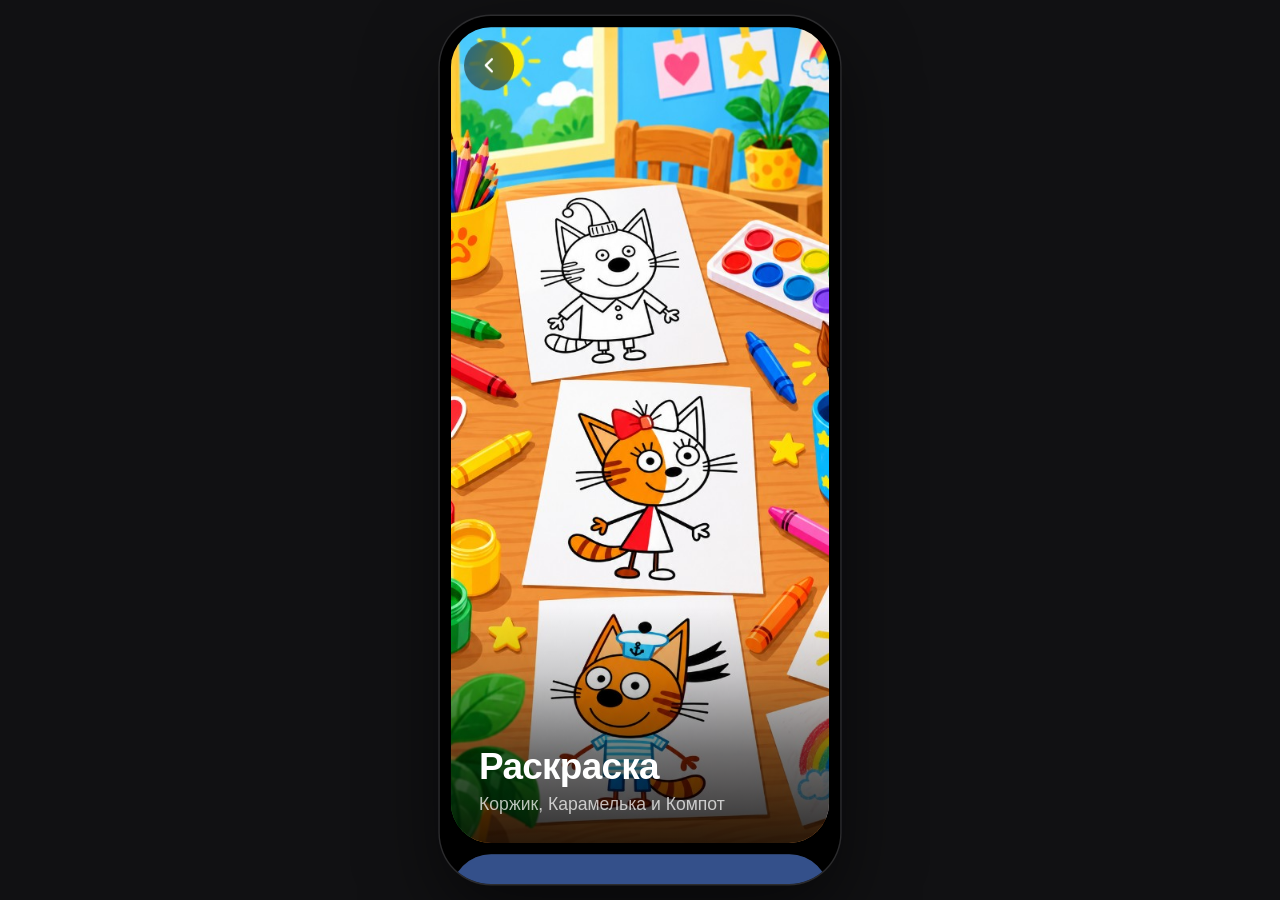
==== games/index.html @ bf525015 "Initial commit: Дети prototype Co-authored-by: Cursor <cursoragent@cursor.com>" ====
<!DOCTYPE html>
<html lang="ru">
<head>
  <meta charset="UTF-8" />
  <meta name="viewport" content="width=device-width, initial-scale=1, viewport-fit=cover" />
  <meta name="apple-mobile-web-app-capable" content="yes" />
  <meta name="theme-color" content="#000000" />
  <title>Игры</title>
  <script>document.documentElement.style.setProperty("--device-scale", Math.max(0.2, Math.min(1, (innerWidth - 32) / 430, (innerHeight - 32) / 932)));</script>
  <link rel="stylesheet" href="../css/hub.css?v=24" />
  <link rel="stylesheet" href="../css/device.css?v=3" />
</head>
<body>
  <div class="device" id="device">
  <div class="device-screen" id="device-screen">
  <a class="back" href="../index.html" aria-label="Назад">
    <svg width="24" height="24" viewBox="0 0 20 20" aria-hidden="true">
      <path d="M12.5 4.5 7 10l5.5 5.5" fill="none" stroke="currentColor" stroke-width="2" stroke-linecap="round" stroke-linejoin="round" />
    </svg>
  </a>
  <main class="reels" id="reels" aria-label="Игры">
    <div class="slide">
      <article class="game" data-game="coloring" data-title="Раскраска" tabindex="0" aria-label="Раскраска">
        <div class="cover cover-coloring">
          <img src="../assets/games/coloring-cover.png" alt="" />
          <div class="cover-caption">
            <h2>Раскраска</h2>
            <p>Коржик, Карамелька и Компот</p>
          </div>
        </div>
        <div class="game-view"></div>
        <div class="game-loader" aria-live="polite">
          <span class="spinner" aria-hidden="true"></span>
          <p>Загружаем игру…</p>
          <span class="progress" aria-hidden="true"><i></i></span>
        </div>
      </article>
    </div>

    <div class="slide">
      <article class="game" data-game="soon" data-title="Азбука" tabindex="0" aria-label="Азбука">
        <div class="cover cover-stub cover-alphabet">
          <div class="stub-caption">
            <h2>Азбука</h2>
            <p>Учим буквы от А до Я</p>
          </div>
        </div>
        <div class="game-view"></div>
        <div class="game-loader" aria-live="polite">
          <span class="spinner" aria-hidden="true"></span>
          <p>Загружаем игру…</p>
          <span class="progress" aria-hidden="true"><i></i></span>
        </div>
      </article>
    </div>

    <div class="slide">
      <article class="game" data-game="soon" data-title="Цифры" tabindex="0" aria-label="Цифры">
        <div class="cover cover-stub cover-numbers">
          <div class="stub-caption">
            <h2>Цифры</h2>
            <p>Считаем от 1 до 10</p>
          </div>
        </div>
        <div class="game-view"></div>
        <div class="game-loader" aria-live="polite">
          <span class="spinner" aria-hidden="true"></span>
          <p>Загружаем игру…</p>
          <span class="progress" aria-hidden="true"><i></i></span>
        </div>
      </article>
    </div>
  </main>

  </div>
  </div>

  <script src="../js/device.js?v=3"></script>
  <script src="../js/paint.js?v=7"></script>
  <script src="../js/games.js?v=14"></script>
</body>
</html>
---- css/hub.css ----
:root {
  --bg: #000;
  --ink: #fff;
  --card: #1c1c1e;
  --panel: #2c2c2e;
  --muted: rgba(255, 255, 255, 0.72);
  --peek: 32px;
  --gap: 12px;
  --tabbar: calc(66px + env(safe-area-inset-bottom, 0px));
  --ease: cubic-bezier(0.2, 0.8, 0.2, 1);
  --morph: 420ms;
  --morph-ease: cubic-bezier(0.32, 0.72, 0, 1);
  --fade: 0.3s;
}

@media (prefers-reduced-motion: reduce) {
  :root {
    --morph: 1ms;
    --fade: 0.12s;
  }
}

* { box-sizing: border-box; }

html, body {
  margin: 0;
  height: 100%;
  overflow: hidden;
  background: var(--bg);
  color: var(--ink);
  color-scheme: dark;
  font-family: -apple-system, BlinkMacSystemFont, "SF Pro Text", "Segoe UI", Roboto, sans-serif;
  -webkit-font-smoothing: antialiased;
}

body {
  -webkit-tap-highlight-color: transparent;
  user-select: none;
  -webkit-user-select: none;
}

button { font: inherit; cursor: pointer; }

/* Лента обложек */

.reels {
  position: fixed;
  top: 0;
  bottom: 0;
  left: 0;
  right: 0;
  width: min(100%, 480px);
  margin: 0 auto;
  padding: 0 0 calc(var(--gap) + var(--peek));
  overflow-y: auto;
  scroll-snap-type: y mandatory;
  scroll-padding-top: calc(var(--gap) + env(safe-area-inset-top, 0px));
  overscroll-behavior-y: contain;
  scrollbar-width: none;
}

.reels::-webkit-scrollbar { display: none; }

.reels.is-locked {
  z-index: 50;
  overflow: hidden;
}

.slide {
  height: calc(var(--screen-h, 100dvh) - var(--gap) * 2 - var(--peek) - env(safe-area-inset-top, 0px));
  padding: 0 var(--gap);
  scroll-snap-align: start;
  scroll-snap-stop: always;
}

.slide:first-child {
  margin-top: calc(var(--gap) + env(safe-area-inset-top, 0px));
}

.slide + .slide { margin-top: var(--gap); }

.back {
  position: fixed;
  z-index: 55;
  top: calc(var(--gap) + 14px + env(safe-area-inset-top, 0px));
  left: calc(var(--gap) + 14px);
  width: 54px;
  height: 54px;
  display: grid;
  place-items: center;
  padding: 0;
  border-radius: 50%;
  background: rgba(0, 0, 0, 0.48);
  color: #fff;
  text-decoration: none;
  -webkit-backdrop-filter: blur(16px);
  backdrop-filter: blur(16px);
  transition: opacity 0.2s ease, visibility 0.2s;
}

body:has(.reels.is-locked) .back {
  opacity: 0;
  visibility: hidden;
}

.game {
  position: relative;
  width: 100%;
  height: 100%;
  border-radius: calc(var(--device-radius, 55px) - var(--gap));
  overflow: hidden;
  background: var(--card);
  cursor: pointer;
  outline: none;
}

.game > .cover,
.game > .game-view,
.game > .game-loader {
  position: absolute;
  top: 0;
  left: 0;
  width: var(--game-w, 100%);
  height: var(--game-h, 100%);
  transform: var(--fit, none);
  transform-origin: 0 0;
  transition: opacity var(--fade) ease, visibility var(--fade);
}

.game.is-floating {
  position: fixed;
  z-index: 60;
  border-radius: 0;
  clip-path: var(--clip, none);
  transition: clip-path var(--morph) var(--morph-ease);
}

.game.is-floating > .cover,
.game.is-floating > .game-view,
.game.is-floating > .game-loader {
  transition:
    transform var(--morph) var(--morph-ease),
    opacity var(--fade) ease,
    visibility var(--fade);
}

.game.is-open {
  cursor: default;
  touch-action: none;
}

.game.is-still,
.game.is-still > .cover,
.game.is-still > .game-view,
.game.is-still > .game-loader { transition: none; }

/* Обложки */

.game.is-loaded > .cover { visibility: hidden; }

.cover-caption {
  position: absolute;
  left: 0;
  right: 0;
  bottom: 0;
  padding: 160px 32px 34px;
  background: linear-gradient(
    180deg,
    rgba(0, 0, 0, 0) 0%,
    rgba(0, 0, 0, 0.18) 28%,
    rgba(0, 0, 0, 0.55) 62%,
    rgba(0, 0, 0, 0.82) 100%
  );
}

.cover-caption h2,
.stub-caption h2 {
  margin: 0;
  font-size: 42px;
  font-weight: 700;
  line-height: 1.05;
  letter-spacing: -0.02em;
}

.cover-caption p,
.stub-caption p {
  margin: 8px 0 0;
  color: var(--muted);
  font-size: 20px;
  line-height: 1.25;
}

.cover-coloring { background: #f2c48a; }

.cover-coloring img {
  width: 100%;
  height: 100%;
  object-fit: cover;
}

.game:has(> .cover-alphabet) { --stub: #34508a; }
.game:has(> .cover-numbers) { --stub: #2e6b5a; }

.cover-stub {
  display: flex;
  align-items: center;
  justify-content: center;
  background: var(--stub);
}

.stub-caption {
  padding: 0 24px;
  text-align: center;
}

.cover-stub ~ .game-view .soon-screen { background: var(--stub); }

/* Загрузка */

.game-loader {
  z-index: 5;
  display: flex;
  opacity: 0;
  visibility: hidden;
  flex-direction: column;
  align-items: center;
  justify-content: center;
  gap: 14px;
  background: rgba(0, 0, 0, 0.55);
  -webkit-backdrop-filter: blur(16px);
  backdrop-filter: blur(16px);
}

.game.is-loading > .game-loader {
  opacity: 1;
  visibility: visible;
}

.game-loader p {
  margin: 0;
  font-size: 15px;
  font-weight: 500;
}

.spinner {
  width: 36px;
  height: 36px;
  border-radius: 50%;
  border: 3px solid rgba(255, 255, 255, 0.2);
  border-top-color: #fff;
  animation: spin 0.8s linear infinite;
}

.progress {
  width: 160px;
  height: 4px;
  border-radius: 2px;
  background: rgba(255, 255, 255, 0.2);
  overflow: hidden;
}

.progress i {
  display: block;
  height: 100%;
  width: 0;
  border-radius: inherit;
  background: #fff;
}

.game.is-loading .progress i { animation: fill 1.3s var(--ease) forwards; }

@keyframes spin { to { transform: rotate(360deg); } }
@keyframes fill { to { width: 100%; } }

/* Игра */

.game-view {
  opacity: 0;
  visibility: hidden;
}

.game.is-loaded > .game-view {
  opacity: 1;
  visibility: visible;
}

.game:not(.is-open) .game-view,
.game:not(.is-open) .game-view * { pointer-events: none; }

.soon-screen {
  height: 100%;
  display: flex;
  flex-direction: column;
  align-items: center;
  justify-content: center;
  gap: 6px;
  background: #3a3a3c;
  text-align: center;
}

.soon-screen p {
  margin: 0;
  font-size: 22px;
  font-weight: 700;
}

.soon-screen span {
  color: var(--muted);
  font-size: 15px;
}

/* Раскраска */

.paint {
  height: 100%;
  display: flex;
  flex-direction: column;
  background: var(--card);
}

.paint-pages {
  display: flex;
  justify-content: center;
  gap: 8px;
  padding: calc(12px + env(safe-area-inset-top, 0px)) 16px 8px;
}

.paint-pages { gap: 14px; }

.page-thumb {
  position: relative;
  width: 64px;
  height: 64px;
  padding: 0;
  border: 0;
  border-radius: 14px;
  background: #fff;
  opacity: 0.6;
  transition: opacity 0.15s var(--ease), box-shadow 0.15s var(--ease);
}

.page-thumb canvas {
  display: block;
  width: 100%;
  height: 100%;
  border-radius: inherit;
}

.page-thumb.is-active {
  opacity: 1;
  box-shadow: 0 0 0 3px var(--card), 0 0 0 5px #fff;
}

.done-badge {
  position: absolute;
  top: -7px;
  right: -7px;
  width: 22px;
  height: 22px;
  display: none;
  place-items: center;
  border-radius: 50%;
  background: #ffd43b;
  box-shadow: 0 0 0 2px var(--card);
  color: #3a2a00;
  font-size: 13px;
  line-height: 1;
}

.page-thumb.is-done .done-badge { display: grid; }

.paint { position: relative; }

.paint-toast {
  position: absolute;
  z-index: 2;
  left: 50%;
  bottom: calc(188px + env(safe-area-inset-bottom, 0px));
  margin: 0;
  padding: 10px 16px;
  border-radius: 999px;
  background: #ffd43b;
  color: #2b1f00;
  font-size: 15px;
  font-weight: 600;
  white-space: nowrap;
  opacity: 0;
  transform: translate(-50%, 8px);
  transition: opacity 0.25s ease, transform 0.25s ease;
  pointer-events: none;
}

.paint-toast.is-visible {
  opacity: 1;
  transform: translate(-50%, 0);
}

.paint-stage {
  flex: 1;
  min-height: 0;
  display: flex;
  padding: 4px 12px 12px;
}

.paper {
  position: relative;
  flex: 1;
  width: 100%;
  height: 100%;
  min-width: 0;
  min-height: 0;
  border-radius: 20px;
  overflow: hidden;
  background: #fff;
}

.paper canvas,
.paper img {
  position: absolute;
  inset: 0;
  width: 100%;
  height: 100%;
}

.paper canvas { touch-action: none; }

.paper img {
  pointer-events: none;
  object-fit: contain;
}

.paint-dock {
  padding: 8px 12px calc(18px + env(safe-area-inset-bottom, 0px));
}

.dock-panel {
  display: flex;
  flex-direction: column;
  align-items: center;
  gap: 14px;
  padding: 16px 14px;
  border-radius: 28px;
  background: var(--panel);
}

.paints {
  display: flex;
  justify-content: center;
  gap: 12px;
}

.pot {
  width: 52px;
  height: 52px;
  padding: 0;
  border: 0;
  border-radius: 50%;
  background: var(--c);
  outline: 3px solid transparent;
  outline-offset: 3px;
  transition: outline-color 0.15s var(--ease);
}

.pot.is-active { outline-color: #fff; }

.sizes {
  display: none;
  justify-content: center;
  align-items: center;
  gap: 12px;
}

.dock-panel.is-sizing .paints { display: none; }
.dock-panel.is-sizing .sizes { display: flex; }

.size {
  width: 52px;
  height: 52px;
  display: grid;
  place-items: center;
  padding: 0;
  border: 0;
  border-radius: 50%;
  background: rgba(255, 255, 255, 0.08);
  outline: 3px solid transparent;
  outline-offset: 3px;
  transition: outline-color 0.15s var(--ease), background 0.15s var(--ease);
}

.size i {
  display: block;
  width: var(--d);
  height: var(--d);
  border-radius: 50%;
  background: var(--dot, #fff);
}

.size.is-active {
  background: rgba(255, 255, 255, 0.16);
  outline-color: #fff;
}

.tools {
  display: flex;
  gap: 12px;
}

.tool {
  width: 72px;
  height: 56px;
  display: grid;
  place-items: center;
  padding: 0;
  border: 0;
  border-radius: 18px;
  background: transparent;
  color: rgba(255, 255, 255, 0.72);
}

.tool svg {
  width: 32px;
  height: 32px;
}

.tool.is-active {
  background: rgba(255, 255, 255, 0.14);
  color: #fff;
}
---- css/device.css ----
:root {
  --screen-w: 430px;
  --screen-h: 932px;
  --device-radius: 55px;
  --device-time: 520ms;
  --device-ease: cubic-bezier(0.32, 0.72, 0, 1);
}

html, body {
  margin: 0;
  height: 100%;
  overflow: hidden;
  background: #111113;
}

/* Экран iPhone 15 Pro Max: фиксированные 430×932, масштабируется целиком под окно */

.device {
  position: fixed;
  left: 50%;
  top: 50%;
  width: var(--screen-w);
  height: var(--screen-h);
  margin-left: calc(var(--screen-w) / -2);
  margin-top: calc(var(--screen-h) / -2);
  border-radius: var(--device-radius);
  overflow: hidden;
  background: #000;
  box-shadow: 0 0 0 1.5px #2c2c2e, 0 30px 80px rgba(0, 0, 0, 0.55);
  transform: rotate(0deg) scale(var(--device-scale, 1));
  transform-origin: 50% 50%;
  isolation: isolate;
}

/* Анимация только для поворота в плеере — не при загрузке страницы/смене таба */
.device.is-ready {
  transition: transform var(--device-time) var(--device-ease);
}

@view-transition {
  navigation: auto;
}

::view-transition-group(*),
::view-transition-old(*),
::view-transition-new(*) {
  animation: none;
}

.device.is-landscape,
html.is-player-return .device {
  transform: rotate(-90deg) scale(var(--device-scale, 1));
}

html.is-player-return .device.is-ready {
  transition: none;
}

html.is-player-return .device-screen {
  overflow: hidden;
}

html.is-player-return .player {
  display: block;
  opacity: 1;
  pointer-events: auto;
  transition: none;
}

html.is-player-return .player-chrome,
html.is-player-return .player-shade,
html.is-player-return .player-frame {
  visibility: hidden;
}

html.is-player-return .series-sheet {
  transform: none;
  pointer-events: auto;
  transition: none;
}

.device-screen {
  position: relative;
  width: 100%;
  height: 100%;
  overflow-x: hidden;
  overflow-y: auto;
  overscroll-behavior: contain;
  scrollbar-width: none;
}

.device-screen::-webkit-scrollbar { display: none; }

.device-screen.is-locked,
.device-screen:has(> .reels) {
  overflow: hidden;
}

.device .home,
.device .search-page,
.device .reels {
  width: 100%;
}

.device .slide {
  height: calc(var(--screen-h) - var(--gap) * 2 - var(--peek));
}

@media (prefers-reduced-motion: reduce) {
  :root { --device-time: 1ms; }
}
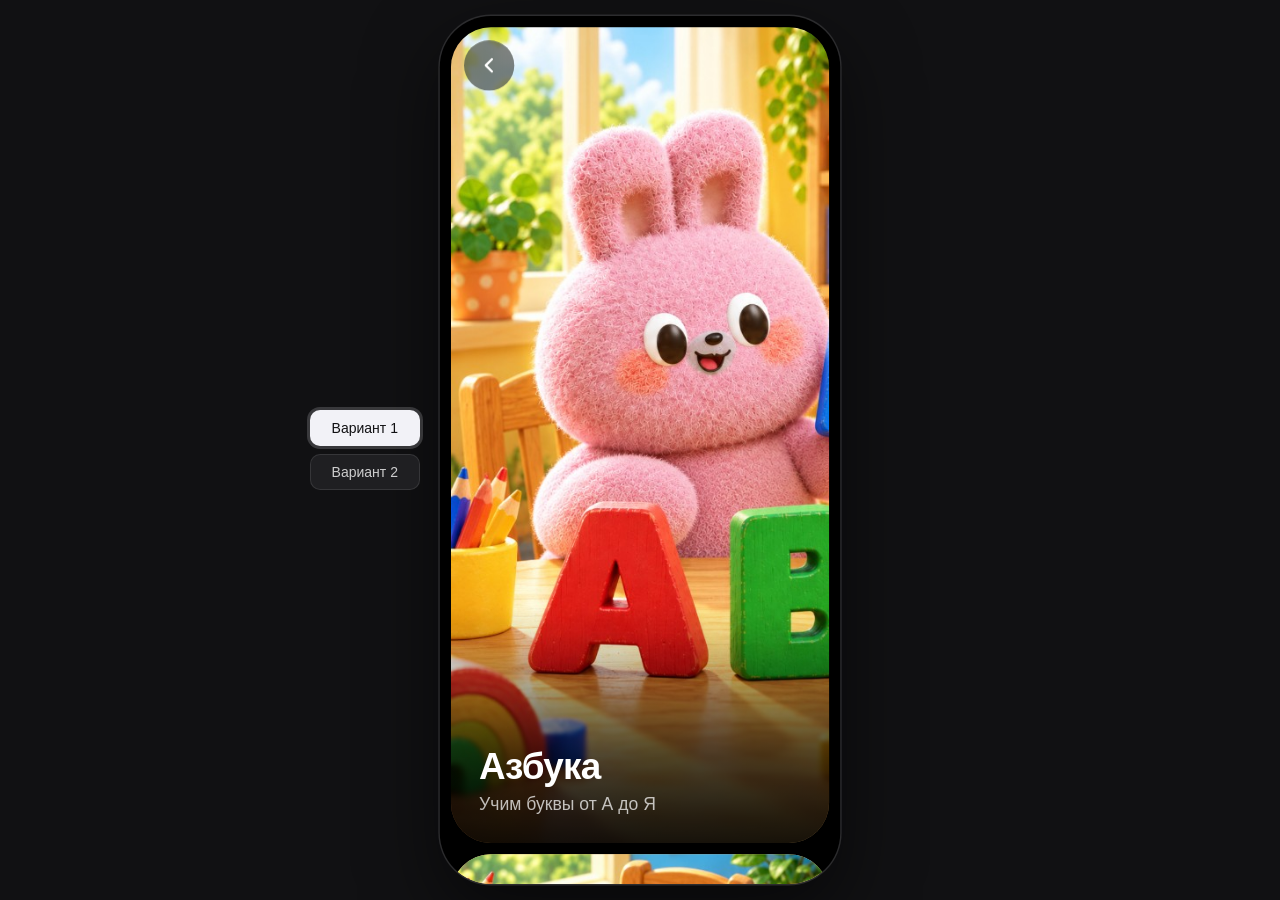
==== commit 1340a764: "Обновить прототип: раскраска, варианты игр и ленту с Машей и Медведем. Co-authored-by: Cursor <curso" ====
--- a/games/index.html
+++ b/games/index.html
@@ -7,10 +7,14 @@
   <meta name="theme-color" content="#000000" />
   <title>Игры</title>
   <script>document.documentElement.style.setProperty("--device-scale", Math.max(0.2, Math.min(1, (innerWidth - 32) / 430, (innerHeight - 32) / 932)));</script>
-  <link rel="stylesheet" href="../css/hub.css?v=24" />
-  <link rel="stylesheet" href="../css/device.css?v=3" />
+  <link rel="stylesheet" href="../css/hub.css?v=31" />
+  <link rel="stylesheet" href="../css/device.css?v=7" />
 </head>
 <body>
+  <nav class="variant-switch" aria-label="Вариант оформления">
+    <a href="index.html" data-variant="1" aria-current="page">Вариант 1</a>
+    <a href="v2/index.html" data-variant="2">Вариант 2</a>
+  </nav>
   <div class="device" id="device">
   <div class="device-screen" id="device-screen">
   <a class="back" href="../index.html" aria-label="Назад">
@@ -20,9 +24,26 @@
   </a>
   <main class="reels" id="reels" aria-label="Игры">
     <div class="slide">
+      <article class="game" data-game="coloring" data-title="Азбука" tabindex="0" aria-label="Азбука">
+        <div class="cover cover-alphabet">
+          <img src="../assets/games/alphabet-cover.png" alt="" />
+          <div class="cover-caption">
+            <h2>Азбука</h2>
+            <p>Учим буквы от А до Я</p>
+          </div>
+        </div>
+        <div class="game-view"></div>
+        <div class="game-loader" aria-live="polite">
+          <p>Загружаем игру…</p>
+          <span class="progress" aria-hidden="true"><i></i></span>
+        </div>
+      </article>
+    </div>
+
+    <div class="slide">
       <article class="game" data-game="coloring" data-title="Раскраска" tabindex="0" aria-label="Раскраска">
         <div class="cover cover-coloring">
-          <img src="../assets/games/coloring-cover.png" alt="" />
+          <img src="../assets/games/coloring-cover.png?v=2" alt="" />
           <div class="cover-caption">
             <h2>Раскраска</h2>
             <p>Коржик, Карамелька и Компот</p>
@@ -30,7 +51,6 @@
         </div>
         <div class="game-view"></div>
         <div class="game-loader" aria-live="polite">
-          <span class="spinner" aria-hidden="true"></span>
           <p>Загружаем игру…</p>
           <span class="progress" aria-hidden="true"><i></i></span>
         </div>
@@ -38,33 +58,16 @@
     </div>
 
     <div class="slide">
-      <article class="game" data-game="soon" data-title="Азбука" tabindex="0" aria-label="Азбука">
-        <div class="cover cover-stub cover-alphabet">
-          <div class="stub-caption">
-            <h2>Азбука</h2>
-            <p>Учим буквы от А до Я</p>
-          </div>
-        </div>
-        <div class="game-view"></div>
-        <div class="game-loader" aria-live="polite">
-          <span class="spinner" aria-hidden="true"></span>
-          <p>Загружаем игру…</p>
-          <span class="progress" aria-hidden="true"><i></i></span>
-        </div>
-      </article>
-    </div>
-
-    <div class="slide">
-      <article class="game" data-game="soon" data-title="Цифры" tabindex="0" aria-label="Цифры">
-        <div class="cover cover-stub cover-numbers">
-          <div class="stub-caption">
+      <article class="game" data-game="coloring" data-title="Цифры" tabindex="0" aria-label="Цифры">
+        <div class="cover cover-numbers">
+          <img src="../assets/games/numbers-cover.png" alt="" />
+          <div class="cover-caption">
             <h2>Цифры</h2>
             <p>Считаем от 1 до 10</p>
           </div>
         </div>
         <div class="game-view"></div>
         <div class="game-loader" aria-live="polite">
-          <span class="spinner" aria-hidden="true"></span>
           <p>Загружаем игру…</p>
           <span class="progress" aria-hidden="true"><i></i></span>
         </div>
@@ -75,8 +78,8 @@
   </div>
   </div>
 
-  <script src="../js/device.js?v=3"></script>
-  <script src="../js/paint.js?v=7"></script>
-  <script src="../js/games.js?v=14"></script>
+  <script src="../js/device.js?v=7"></script>
+  <script src="../js/paint.js?v=8"></script>
+  <script src="../js/games.js?v=18"></script>
 </body>
 </html>
--- a/css/device.css
+++ b/css/device.css
@@ -109,3 +109,50 @@
 @media (prefers-reduced-motion: reduce) {
   :root { --device-time: 1ms; }
 }
+
+/* Переключатель вариантов слева от рамки. Рамку не двигает и не уменьшает. */
+.variant-switch {
+  position: fixed;
+  z-index: 100;
+  top: 50%;
+  left: calc(50% - (var(--screen-w) / 2) * var(--device-scale, 1) - 20px - 110px);
+  width: 110px;
+  transform: translateY(-50%);
+  display: flex;
+  flex-direction: column;
+  gap: 8px;
+}
+
+.variant-switch a {
+  display: flex;
+  align-items: center;
+  justify-content: center;
+  height: 36px;
+  border-radius: 10px;
+  background: #1f1f22;
+  box-shadow: inset 0 0 0 1px rgba(255, 255, 255, 0.1);
+  color: rgba(255, 255, 255, 0.78);
+  text-decoration: none;
+  font: 500 14px/1 -apple-system, BlinkMacSystemFont, "SF Pro Text", "Segoe UI", sans-serif;
+  white-space: nowrap;
+  transition: background 0.2s ease, color 0.2s ease, box-shadow 0.2s ease;
+}
+
+.variant-switch.is-compact { width: 84px; gap: 6px; }
+
+.variant-switch.is-compact a {
+  height: 30px;
+  border-radius: 8px;
+  font-size: 12px;
+}
+
+.variant-switch a:hover {
+  background: #2a2a2e;
+  color: #fff;
+}
+
+.variant-switch a[aria-current="page"] {
+  background: #f2f2f7;
+  box-shadow: 0 0 0 3px rgba(242, 242, 247, 0.18);
+  color: #111113;
+}
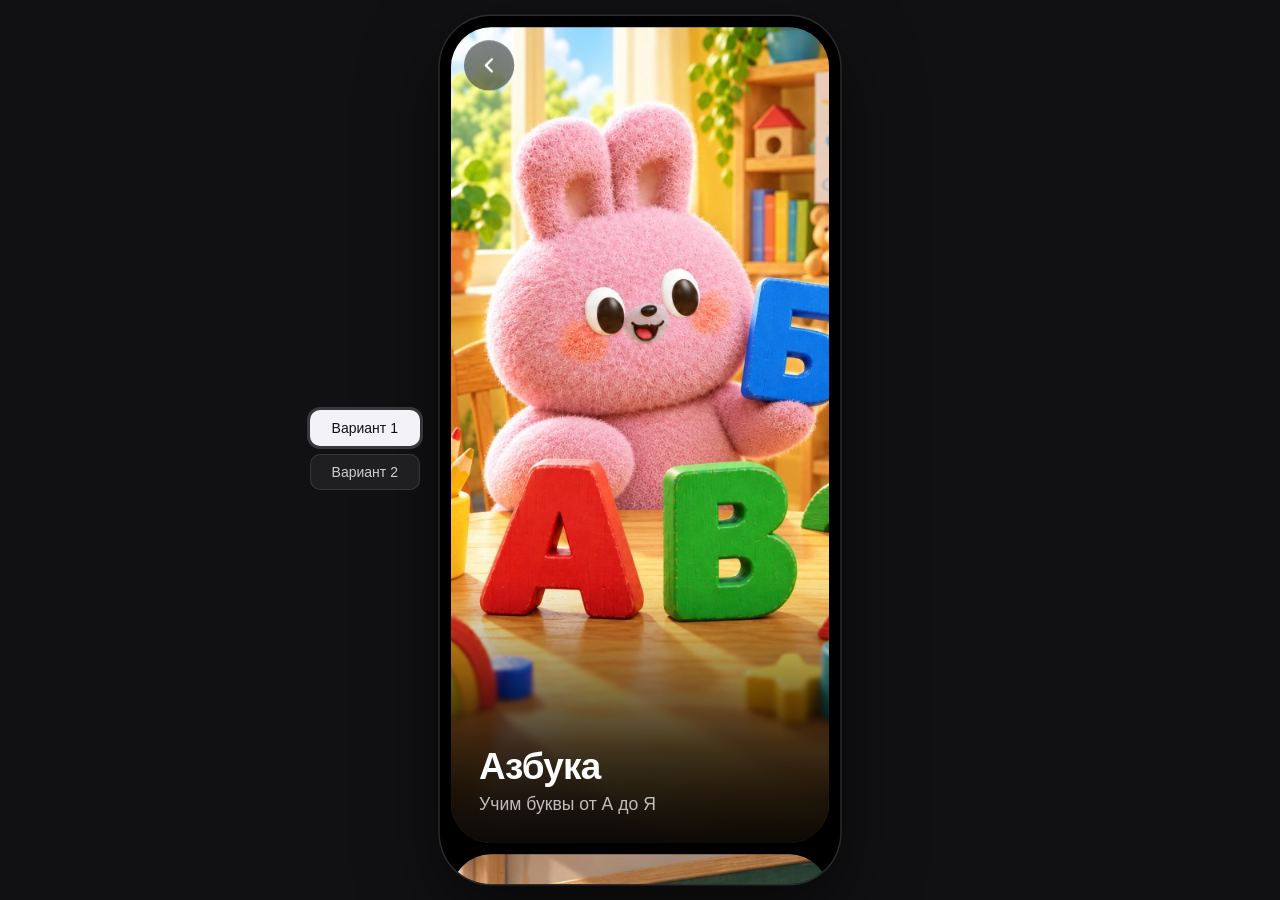
==== commit 59f6890e: "Add memory game, alternate v2 games, hide switcher when it would overlap the phone. Co-authored-by: " ====
--- a/games/index.html
+++ b/games/index.html
@@ -7,8 +7,8 @@
   <meta name="theme-color" content="#000000" />
   <title>Игры</title>
   <script>document.documentElement.style.setProperty("--device-scale", Math.max(0.2, Math.min(1, (innerWidth - 32) / 430, (innerHeight - 32) / 932)));</script>
-  <link rel="stylesheet" href="../css/hub.css?v=31" />
-  <link rel="stylesheet" href="../css/device.css?v=7" />
+  <link rel="stylesheet" href="../css/hub.css?v=38" />
+  <link rel="stylesheet" href="../css/device.css?v=8" />
 </head>
 <body>
   <nav class="variant-switch" aria-label="Вариант оформления">
@@ -30,6 +30,23 @@
           <div class="cover-caption">
             <h2>Азбука</h2>
             <p>Учим буквы от А до Я</p>
+          </div>
+        </div>
+        <div class="game-view"></div>
+        <div class="game-loader" aria-live="polite">
+          <p>Загружаем игру…</p>
+          <span class="progress" aria-hidden="true"><i></i></span>
+        </div>
+      </article>
+    </div>
+
+    <div class="slide">
+      <article class="game" data-game="memory" data-title="Память" tabindex="0" aria-label="Память">
+        <div class="cover cover-memory">
+          <img src="../assets/games/memory-cover.png?v=1" alt="" />
+          <div class="cover-caption">
+            <h2>Память</h2>
+            <p>Найди пары</p>
           </div>
         </div>
         <div class="game-view"></div>
@@ -78,8 +95,9 @@
   </div>
   </div>
 
-  <script src="../js/device.js?v=7"></script>
+  <script src="../js/device.js?v=8"></script>
   <script src="../js/paint.js?v=8"></script>
-  <script src="../js/games.js?v=18"></script>
+  <script src="../js/memory.js?v=4"></script>
+  <script src="../js/games.js?v=19"></script>
 </body>
 </html>
--- a/css/hub.css
+++ b/css/hub.css
@@ -51,10 +51,11 @@
   right: 0;
   width: min(100%, 480px);
   margin: 0 auto;
-  padding: 0 0 calc(var(--gap) + var(--peek));
+  padding: 0 0 calc(var(--gap) + env(safe-area-inset-bottom, 0px));
   overflow-y: auto;
   scroll-snap-type: y mandatory;
   scroll-padding-top: calc(var(--gap) + env(safe-area-inset-top, 0px));
+  scroll-padding-bottom: calc(var(--gap) + env(safe-area-inset-bottom, 0px));
   overscroll-behavior-y: contain;
   scrollbar-width: none;
 }
@@ -78,6 +79,10 @@
 }
 
 .slide + .slide { margin-top: var(--gap); }
+
+.slide:not(:first-child):not(:last-child) { scroll-snap-align: center; }
+
+.slide:last-child:not(:first-child) { scroll-snap-align: end; }
 
 .back {
   position: fixed;
@@ -191,15 +196,24 @@
 }
 
 .cover-coloring { background: #f2c48a; }
-
-.cover-coloring img {
+.cover-alphabet { background: #f4b4c4; }
+.cover-numbers { background: #f6d36b; }
+.cover-memory {
+  background:
+    radial-gradient(circle at 28% 32%, #ffd166 0 18%, transparent 19%),
+    radial-gradient(circle at 72% 28%, #4cc9f0 0 16%, transparent 17%),
+    radial-gradient(circle at 50% 62%, #ff4d6a 0 20%, transparent 21%),
+    linear-gradient(160deg, #7b2cbf, #ff6b6b 55%, #ffd166);
+}
+
+.cover-coloring img,
+.cover-alphabet img,
+.cover-numbers img,
+.cover-memory img {
   width: 100%;
   height: 100%;
   object-fit: cover;
 }
-
-.game:has(> .cover-alphabet) { --stub: #34508a; }
-.game:has(> .cover-numbers) { --stub: #2e6b5a; }
 
 .cover-stub {
   display: flex;
@@ -242,15 +256,6 @@
   font-weight: 500;
 }
 
-.spinner {
-  width: 36px;
-  height: 36px;
-  border-radius: 50%;
-  border: 3px solid rgba(255, 255, 255, 0.2);
-  border-top-color: #fff;
-  animation: spin 0.8s linear infinite;
-}
-
 .progress {
   width: 160px;
   height: 4px;
@@ -269,7 +274,6 @@
 
 .game.is-loading .progress i { animation: fill 1.3s var(--ease) forwards; }
 
-@keyframes spin { to { transform: rotate(360deg); } }
 @keyframes fill { to { width: 100%; } }
 
 /* Игра */
@@ -375,7 +379,7 @@
   position: absolute;
   z-index: 2;
   left: 50%;
-  bottom: calc(188px + env(safe-area-inset-bottom, 0px));
+  bottom: calc(232px + env(safe-area-inset-bottom, 0px));
   margin: 0;
   padding: 10px 16px;
   border-radius: 999px;
@@ -409,120 +413,289 @@
   height: 100%;
   min-width: 0;
   min-height: 0;
-  border-radius: 20px;
+  border-radius: calc(var(--device-radius, 55px) - var(--gap));
   overflow: hidden;
   background: #fff;
 }
 
-.paper canvas,
+.paper canvas {
+  position: absolute;
+  inset: 0;
+  width: 100%;
+  height: 100%;
+  touch-action: none;
+}
+
 .paper img {
   position: absolute;
+  left: 0;
+  top: 0;
+  width: 100%;
+  height: 100%;
+  pointer-events: none;
+}
+
+.paint-dock {
+  --dock-inset: var(--gap);
+  padding: 8px var(--dock-inset) var(--dock-inset);
+}
+
+/* Радиус плашки концентричен углу рамки: 55 − её реальный отступ от края экрана */
+.dock-panel {
+  --pencil-w: 52px;
+  --lift: 18px;
+  display: flex;
+  flex-direction: column;
+  gap: 10px;
+  padding: 16px 16px 0;
+  overflow: hidden;
+  border-radius: calc(var(--device-radius, 55px) - var(--dock-inset, var(--gap)));
+  background: var(--panel);
+}
+
+.thickness {
+  position: relative;
+  height: 36px;
+  margin: 0 12px;
+  padding: 0 14px;
+  display: flex;
+  align-items: center;
+  touch-action: none;
+  cursor: pointer;
+  outline: none;
+}
+
+.thickness-track {
+  flex: 1;
+  height: 14px;
+  background: linear-gradient(to right, var(--ink) calc(var(--thickness) * 100%), rgba(255, 255, 255, 0.2) 0);
+  clip-path: polygon(0 40%, 100% 0, 100% 100%, 0 60%);
+  pointer-events: none;
+}
+
+.thickness-thumb {
+  position: absolute;
+  top: 50%;
+  left: calc(var(--thickness) * (100% - 28px));
+  width: 28px;
+  height: 28px;
+  display: grid;
+  place-items: center;
+  margin-top: -14px;
+  border-radius: 50%;
+  background: #fff;
+  pointer-events: none;
+}
+
+.thickness-thumb::after {
+  content: "";
+  width: calc(6px + var(--thickness) * 14px);
+  height: calc(6px + var(--thickness) * 14px);
+  border-radius: 50%;
+  background: var(--ink);
+}
+
+.thickness:focus-visible .thickness-thumb { outline: 3px solid rgba(255, 255, 255, 0.5); }
+
+.pencils {
+  display: flex;
+  justify-content: center;
+  gap: 8px;
+  height: 132px;
+}
+
+.pencil {
+  position: relative;
+  flex: 0 1 var(--pencil-w);
+  min-width: 0;
+  height: 100%;
+  padding: 0;
+  border: 0;
+  background: none;
+}
+
+.pencil img {
+  position: absolute;
+  left: 0;
+  top: var(--lift);
+  width: 100%;
+  pointer-events: none;
+  transition: transform 0.22s var(--ease);
+}
+
+.pencil-eraser {
+  flex-basis: calc(var(--pencil-w) * 1.48);
+  margin-left: 4px;
+}
+
+.pencil-eraser img { top: calc(var(--lift) + var(--pencil-w) * 0.75); }
+
+.pencil.is-active img { transform: translateY(calc(var(--lift) * -1)); }
+
+.memory {
+  height: 100%;
+  display: flex;
+  flex-direction: column;
+  gap: 12px;
+  padding: 72px 16px 20px;
+  background: #1f6b32 url("../assets/games/memory-bg.png?v=2") center top / cover no-repeat;
+  color: #fff;
+  overflow: hidden;
+}
+
+.memory-head {
+  display: flex;
+  align-items: center;
+  justify-content: space-between;
+  min-height: 28px;
+  padding-left: 68px;
+  font-size: 16px;
+  font-weight: 600;
+}
+
+.memory-status { color: #ffd166; font-weight: 700; }
+
+.memory-board[hidden] { display: none; }
+
+.memory-board {
+  flex: 1;
+  min-height: 0;
+  display: grid;
+  gap: 10px;
+  place-content: center;
+  justify-items: stretch;
+}
+
+.memory[data-cols="2"] .memory-board { grid-template-columns: repeat(2, minmax(0, 136px)); }
+.memory[data-cols="3"] .memory-board { grid-template-columns: repeat(3, minmax(0, 108px)); }
+.memory[data-cols="4"] .memory-board { grid-template-columns: repeat(4, minmax(0, 82px)); }
+
+.memory-card {
+  width: 100%;
+  aspect-ratio: 5 / 8;
+  padding: 0;
+  border: 0;
+  background: transparent;
+  perspective: 800px;
+  cursor: pointer;
+  touch-action: manipulation;
+}
+
+.memory-card.is-matched { cursor: default; }
+
+.memory-card-inner {
+  position: relative;
+  display: block;
+  width: 100%;
+  height: 100%;
+  border-radius: 18px;
+  transform-style: preserve-3d;
+  transition: transform 0.32s ease;
+}
+
+.memory-card.is-up .memory-card-inner { transform: rotateY(180deg); }
+
+.memory-face {
+  position: absolute;
   inset: 0;
-  width: 100%;
-  height: 100%;
-}
-
-.paper canvas { touch-action: none; }
-
-.paper img {
+  display: grid;
+  place-items: center;
+  border-radius: inherit;
+  backface-visibility: hidden;
+  -webkit-backface-visibility: hidden;
+}
+
+.memory-back { background: #b7e3a8; }
+
+.memory-front {
+  transform: rotateY(180deg);
+  background: #fff;
+  overflow: hidden;
+}
+
+.memory-front img {
+  width: 100%;
+  height: 100%;
+  object-fit: cover;
+  border-radius: inherit;
   pointer-events: none;
-  object-fit: contain;
-}
-
-.paint-dock {
-  padding: 8px 12px calc(18px + env(safe-area-inset-bottom, 0px));
-}
-
-.dock-panel {
+  -webkit-user-drag: none;
+  user-select: none;
+}
+
+.memory-label {
+  position: relative;
+  z-index: 1;
+  font-size: 42px;
+  font-weight: 800;
+  line-height: 1;
+}
+
+.memory[data-cols="3"] .memory-label,
+.memory[data-cols="4"] .memory-label { font-size: 32px; }
+
+.memory-shape {
+  position: absolute;
+  width: 46%;
+  height: 34%;
+  opacity: 0.35;
+}
+
+.memory-shape-circle { border-radius: 50%; background: #fff; }
+.memory-shape-square { border-radius: 8px; background: #fff; }
+.memory-shape-triangle {
+  width: 0;
+  height: 0;
+  background: transparent;
+  border-left: 22px solid transparent;
+  border-right: 22px solid transparent;
+  border-bottom: 38px solid #fff;
+}
+.memory-shape-diamond {
+  background: #fff;
+  transform: rotate(45deg) scale(0.72);
+  border-radius: 4px;
+}
+.memory-shape-star {
+  background: #fff;
+  clip-path: polygon(50% 0, 61% 35%, 98% 35%, 68% 57%, 79% 91%, 50% 70%, 21% 91%, 32% 57%, 2% 35%, 39% 35%);
+}
+.memory-shape-heart {
+  background: #fff;
+  border-radius: 50% 50% 0 0;
+  transform: rotate(-45deg) scale(0.7);
+}
+
+.memory-done[hidden] { display: none; }
+
+.memory-done {
+  flex: 1;
   display: flex;
   flex-direction: column;
   align-items: center;
-  gap: 14px;
-  padding: 16px 14px;
-  border-radius: 28px;
-  background: var(--panel);
-}
-
-.paints {
-  display: flex;
   justify-content: center;
-  gap: 12px;
-}
-
-.pot {
-  width: 52px;
-  height: 52px;
-  padding: 0;
+  gap: 28px;
+  padding: 0 24px;
+  text-align: center;
+}
+
+.memory-praise {
+  margin: 0;
+  max-width: 360px;
+  font-size: 60px;
+  font-weight: 800;
+  line-height: 1.05;
+  text-shadow: 0 2px 16px rgba(0, 0, 0, 0.55);
+}
+
+.memory-again {
+  width: 260px;
+  height: 72px;
   border: 0;
-  border-radius: 50%;
-  background: var(--c);
-  outline: 3px solid transparent;
-  outline-offset: 3px;
-  transition: outline-color 0.15s var(--ease);
-}
-
-.pot.is-active { outline-color: #fff; }
-
-.sizes {
-  display: none;
-  justify-content: center;
-  align-items: center;
-  gap: 12px;
-}
-
-.dock-panel.is-sizing .paints { display: none; }
-.dock-panel.is-sizing .sizes { display: flex; }
-
-.size {
-  width: 52px;
-  height: 52px;
-  display: grid;
-  place-items: center;
-  padding: 0;
-  border: 0;
-  border-radius: 50%;
-  background: rgba(255, 255, 255, 0.08);
-  outline: 3px solid transparent;
-  outline-offset: 3px;
-  transition: outline-color 0.15s var(--ease), background 0.15s var(--ease);
-}
-
-.size i {
-  display: block;
-  width: var(--d);
-  height: var(--d);
-  border-radius: 50%;
-  background: var(--dot, #fff);
-}
-
-.size.is-active {
-  background: rgba(255, 255, 255, 0.16);
-  outline-color: #fff;
-}
-
-.tools {
-  display: flex;
-  gap: 12px;
-}
-
-.tool {
-  width: 72px;
-  height: 56px;
-  display: grid;
-  place-items: center;
-  padding: 0;
-  border: 0;
-  border-radius: 18px;
-  background: transparent;
-  color: rgba(255, 255, 255, 0.72);
-}
-
-.tool svg {
-  width: 32px;
-  height: 32px;
-}
-
-.tool.is-active {
-  background: rgba(255, 255, 255, 0.14);
-  color: #fff;
-}
+  border-radius: 36px;
+  padding: 0 28px;
+  background: #ffd166;
+  color: #1c1c1e;
+  font: 700 28px/1 "Inter", sans-serif;
+  cursor: pointer;
+}
--- a/css/device.css
+++ b/css/device.css
@@ -140,6 +140,11 @@
 
 .variant-switch.is-compact { width: 84px; gap: 6px; }
 
+.variant-switch.is-hidden {
+  visibility: hidden;
+  pointer-events: none;
+}
+
 .variant-switch.is-compact a {
   height: 30px;
   border-radius: 8px;
